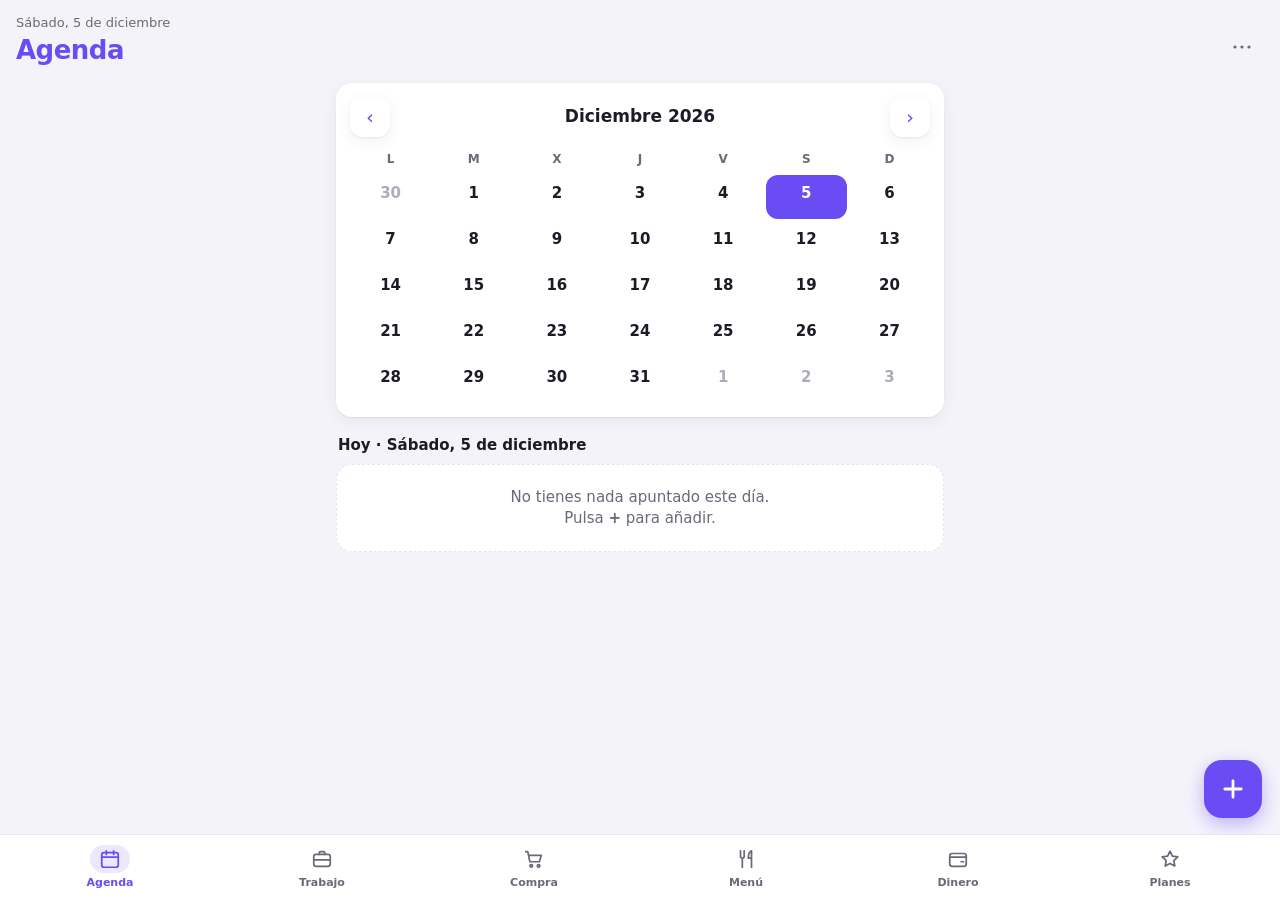
==== agenda/index.html @ b20736be "Add Mi Agenda: installable mobile planner app Personal agenda, work agenda, shopping list, weekly me" ====
<!doctype html>
<html lang="es">
<head>
<meta charset="utf-8">
<meta name="viewport" content="width=device-width, initial-scale=1, viewport-fit=cover">
<title>Mi Agenda</title>
<meta name="description" content="Agenda personal: citas, trabajo, lista de la compra, menú semanal, presupuesto y planes.">
<meta name="theme-color" content="#6a4cf5">
<link rel="manifest" href="manifest.webmanifest">
<link rel="icon" href="icons/icon.svg" type="image/svg+xml">
<link rel="apple-touch-icon" href="icons/icon-192.png">
<link rel="stylesheet" href="styles.css">
</head>
<body data-tab="agenda">
<header class="top">
  <div>
    <p class="hoy-txt" id="hoyTxt"></p>
    <h1 id="titulo">Agenda</h1>
  </div>
  <button class="icon-btn" id="btnOpciones" aria-label="Copia de seguridad">
    <svg viewBox="0 0 24 24"><circle cx="5" cy="12" r="1.6"/><circle cx="12" cy="12" r="1.6"/><circle cx="19" cy="12" r="1.6"/></svg>
  </button>
</header>

<main id="vista" aria-live="polite"></main>

<button id="fab" aria-label="Añadir">
  <svg viewBox="0 0 24 24"><path d="M12 5v14M5 12h14"/></svg>
</button>

<nav class="tabs" aria-label="Secciones">
  <button data-tab="agenda"><svg viewBox="0 0 24 24"><rect x="3" y="5" width="18" height="16" rx="2.5"/><path d="M3 10h18M8 3v4M16 3v4"/></svg><span>Agenda</span></button>
  <button data-tab="trabajo"><svg viewBox="0 0 24 24"><rect x="3" y="7" width="18" height="13" rx="2.5"/><path d="M9 7V5.5A1.5 1.5 0 0 1 10.5 4h3A1.5 1.5 0 0 1 15 5.5V7M3 13h18"/></svg><span>Trabajo</span></button>
  <button data-tab="compra"><svg viewBox="0 0 24 24"><path d="M3 4h2.2l2.3 11h10.3L20 8H6.3"/><circle cx="9" cy="19.5" r="1.4"/><circle cx="17" cy="19.5" r="1.4"/></svg><span>Compra</span></button>
  <button data-tab="menu"><svg viewBox="0 0 24 24"><path d="M6 3v6a2 2 0 0 0 4 0V3M8 11v10M18 21V3c-2 1-3.5 4-3.5 8H18"/></svg><span>Menú</span></button>
  <button data-tab="dinero"><svg viewBox="0 0 24 24"><rect x="3" y="6" width="18" height="14" rx="2.5"/><path d="M3 10h18M15.5 15h2.5"/></svg><span>Dinero</span></button>
  <button data-tab="planes"><svg viewBox="0 0 24 24"><path d="M12 3.5l2.6 5.3 5.9.9-4.3 4.1 1 5.8L12 16.8l-5.2 2.8 1-5.8-4.3-4.1 5.9-.9z"/></svg><span>Planes</span></button>
</nav>

<dialog id="hoja"></dialog>
<div id="toast" role="status"></div>

<script src="app.js"></script>
</body>
</html>
---- agenda/styles.css ----
:root {
  --bg: #f5f3fa;
  --card: #ffffff;
  --tx: #1d1b26;
  --tx2: #6b6878;
  --line: #e7e3f0;
  --danger: #d63c4f;
  --c-agenda: #6a4cf5;
  --c-trabajo: #2f6fe0;
  --c-compra: #1c9563;
  --c-menu: #dc6a26;
  --c-dinero: #0e8a8a;
  --c-planes: #d23f7c;
  --acc: var(--c-agenda);
  --acc-soft: color-mix(in srgb, var(--acc) 13%, var(--card));
  --on-acc: #fff;
  --shadow: 0 1px 2px rgb(20 10 50 / .06), 0 4px 16px rgb(20 10 50 / .06);
  --r: 16px;
  color-scheme: light;
}
@media (prefers-color-scheme: dark) {
  :root:not([data-theme="light"]) {
    --bg: #121118; --card: #1d1b25; --tx: #eeecf5; --tx2: #a29fb2; --line: #2d2a38;
    --danger: #ff6b7d;
    --c-agenda: #9b85ff; --c-trabajo: #6aa1ff; --c-compra: #4fcf95; --c-menu: #ff9a5c;
    --c-dinero: #4cc9c9; --c-planes: #ff7bb0;
    --on-acc: #14121b; --shadow: none;
    color-scheme: dark;
  }
}
:root[data-theme="dark"] {
  --bg: #121118; --card: #1d1b25; --tx: #eeecf5; --tx2: #a29fb2; --line: #2d2a38;
  --danger: #ff6b7d;
  --c-agenda: #9b85ff; --c-trabajo: #6aa1ff; --c-compra: #4fcf95; --c-menu: #ff9a5c;
  --c-dinero: #4cc9c9; --c-planes: #ff7bb0;
  --on-acc: #14121b; --shadow: none;
  color-scheme: dark;
}
body[data-tab="agenda"]  { --acc: var(--c-agenda); }
body[data-tab="trabajo"] { --acc: var(--c-trabajo); }
body[data-tab="compra"]  { --acc: var(--c-compra); }
body[data-tab="menu"]    { --acc: var(--c-menu); }
body[data-tab="dinero"]  { --acc: var(--c-dinero); }
body[data-tab="planes"]  { --acc: var(--c-planes); }

* { box-sizing: border-box; margin: 0; padding: 0; }
html { -webkit-text-size-adjust: 100%; }
body {
  font: 16px/1.4 system-ui, -apple-system, "Segoe UI", Roboto, sans-serif;
  background: var(--bg); color: var(--tx);
  min-height: 100dvh;
  -webkit-tap-highlight-color: transparent;
}
button, input, select, textarea { font: inherit; color: inherit; }
button { cursor: pointer; background: none; border: 0; }
svg { width: 24px; height: 24px; fill: none; stroke: currentColor; stroke-width: 1.9; stroke-linecap: round; stroke-linejoin: round; }

/* ---------- cabecera ---------- */
.top {
  position: sticky; top: 0; z-index: 5;
  display: flex; align-items: flex-end; justify-content: space-between;
  padding: calc(14px + env(safe-area-inset-top)) 16px 10px;
  background: color-mix(in srgb, var(--bg) 88%, transparent);
  backdrop-filter: blur(10px);
}
.hoy-txt { font-size: 13px; color: var(--tx2); }
h1 { font-size: 26px; font-weight: 750; letter-spacing: -.02em; color: var(--acc); }
.icon-btn { width: 44px; height: 44px; border-radius: 50%; display: grid; place-items: center; color: var(--tx2); }
.icon-btn svg { fill: currentColor; stroke: none; }

main { padding: 4px 16px calc(150px + env(safe-area-inset-bottom)); max-width: 640px; margin: 0 auto; }

/* ---------- barra inferior ---------- */
.tabs {
  position: fixed; inset: auto 0 0 0; z-index: 6;
  display: grid; grid-template-columns: repeat(6, 1fr);
  background: var(--card); border-top: 1px solid var(--line);
  padding: 6px 4px calc(6px + env(safe-area-inset-bottom));
}
.tabs button {
  display: flex; flex-direction: column; align-items: center; gap: 2px;
  font-size: 11px; font-weight: 600; color: var(--tx2); padding: 4px 0; border-radius: 12px;
}
.tabs button svg { width: 40px; height: 28px; padding: 3px 8px; border-radius: 14px; }
.tabs button[aria-current="page"] { color: var(--acc); }
.tabs button[aria-current="page"] svg { background: var(--acc-soft); }

#fab {
  position: fixed; z-index: 6; right: 18px; bottom: calc(82px + env(safe-area-inset-bottom));
  width: 58px; height: 58px; border-radius: 18px;
  background: var(--acc); color: var(--on-acc);
  display: grid; place-items: center;
  box-shadow: 0 6px 18px color-mix(in srgb, var(--acc) 40%, transparent);
}
#fab svg { width: 28px; height: 28px; stroke-width: 2.4; }
#fab[hidden] { display: none; }

/* ---------- piezas comunes ---------- */
.card { background: var(--card); border-radius: var(--r); box-shadow: var(--shadow); padding: 14px; margin-bottom: 14px; }
.sub { font-size: 15px; font-weight: 700; margin: 18px 2px 8px; text-transform: none; }
.sub small { font-weight: 500; color: var(--tx2); }
.sub:first-letter { text-transform: uppercase; }
.vacio { color: var(--tx2); text-align: center; padding: 22px 12px; background: var(--card); border-radius: var(--r); border: 1.5px dashed var(--line); font-size: 15px; }
.nav-fila { display: flex; align-items: center; justify-content: space-between; gap: 8px; margin-bottom: 10px; }
.nav-fila .lbl { font-weight: 700; font-size: 17px; text-align: center; flex: 1; }
.flecha { width: 40px; height: 40px; border-radius: 12px; display: grid; place-items: center; background: var(--card); box-shadow: var(--shadow); font-size: 20px; color: var(--acc); }
.chip { font-size: 13px; font-weight: 600; padding: 6px 12px; border-radius: 99px; background: var(--acc-soft); color: var(--acc); }
.btn { padding: 11px 16px; border-radius: 12px; font-weight: 650; background: var(--acc-soft); color: var(--acc); }
.btn.prim { background: var(--acc); color: var(--on-acc); }
.btn.peligro { background: transparent; color: var(--danger); padding-inline: 6px; }
.btn.bloque { display: block; width: 100%; text-align: center; margin-top: 10px; }
.badge { display: inline-block; font-size: 11px; font-weight: 700; padding: 1px 7px; border-radius: 99px; background: color-mix(in srgb, var(--danger) 15%, transparent); color: var(--danger); vertical-align: 2px; margin-right: 4px; }

/* ---------- listas con casilla ---------- */
.lista { list-style: none; background: var(--card); border-radius: var(--r); box-shadow: var(--shadow); overflow: hidden; }
.item { display: flex; gap: 12px; align-items: flex-start; padding: 12px 14px; border-top: 1px solid var(--line); }
.item:first-child { border-top: 0; }
.chk {
  flex: none; width: 26px; height: 26px; margin-top: 1px; border-radius: 50%;
  border: 2px solid color-mix(in srgb, var(--acc) 60%, var(--line)); display: grid; place-items: center;
}
.chk::after { content: ""; width: 10px; height: 6px; border: solid var(--on-acc); border-width: 0 0 2.5px 2.5px; transform: rotate(-45deg) translate(1px, -1px); opacity: 0; }
.hecho .chk { background: var(--acc); border-color: var(--acc); }
.hecho .chk::after { opacity: 1; }
.hecho .t { text-decoration: line-through; color: var(--tx2); }
.cuerpo { flex: 1; min-width: 0; cursor: pointer; }
.t { font-weight: 600; overflow-wrap: anywhere; }
.meta { font-size: 13.5px; color: var(--tx2); margin-top: 1px; }
.nota { font-size: 14px; color: var(--tx2); margin-top: 4px; white-space: pre-wrap; overflow-wrap: anywhere; }
.der { flex: none; font-weight: 700; text-align: right; }
.hora-col { flex: none; width: 48px; font-weight: 700; color: var(--acc); font-size: 15px; padding-top: 2px; }
.hora-col small { display: block; font-weight: 500; color: var(--tx2); font-size: 12px; }

/* ---------- calendario ---------- */
.cal { display: grid; grid-template-columns: repeat(7, 1fr); gap: 2px; text-align: center; }
.dsem { font-size: 12px; font-weight: 700; color: var(--tx2); padding: 4px 0 6px; }
.dia { position: relative; height: 44px; border-radius: 12px; font-size: 15px; font-weight: 550; display: flex; flex-direction: column; align-items: center; justify-content: center; }
.dia.fuera { color: color-mix(in srgb, var(--tx2) 55%, transparent); }
.dia.hoy { color: var(--acc); font-weight: 800; box-shadow: inset 0 0 0 1.5px var(--acc); }
.dia.sel { background: var(--acc); color: var(--on-acc); box-shadow: none; }
.pts { display: flex; gap: 2px; height: 5px; margin-top: 2px; }
.pts i { width: 5px; height: 5px; border-radius: 50%; background: var(--acc); }
.dia.sel .pts i { background: var(--on-acc); }

/* ---------- compra ---------- */
.rapido { display: grid; grid-template-columns: 1fr auto; gap: 8px; margin-bottom: 6px; }
.rapido input, .rapido select { padding: 12px 14px; border-radius: 12px; border: 1.5px solid var(--line); background: var(--card); min-width: 0; }
.rapido select { grid-column: 1; font-size: 14px; padding: 9px 12px; color: var(--tx2); }
.rapido .btn { grid-row: 1 / span 2; grid-column: 2; }
.rapido input:focus, .rapido select:focus { outline: none; border-color: var(--acc); }
.grupo { font-size: 13px; font-weight: 700; color: var(--acc); text-transform: uppercase; letter-spacing: .04em; margin: 16px 4px 6px; }

/* ---------- menú ---------- */
.menu-dia { background: var(--card); border-radius: var(--r); box-shadow: var(--shadow); padding: 12px 14px; margin-bottom: 10px; cursor: pointer; border: 2px solid transparent; }
.menu-dia.hoy { border-color: var(--acc); }
.menu-dia header { display: flex; justify-content: space-between; align-items: baseline; font-weight: 700; margin-bottom: 6px; }
.menu-dia header small { font-weight: 600; color: var(--acc); text-transform: none; }
.comidas { display: grid; grid-template-columns: 1fr 1fr; gap: 10px; }
.comidas small { display: block; font-size: 12px; font-weight: 700; color: var(--tx2); text-transform: uppercase; letter-spacing: .04em; }
.comidas p { font-size: 15px; overflow-wrap: anywhere; white-space: pre-wrap; }
.comidas p.nada { color: color-mix(in srgb, var(--tx2) 60%, transparent); }
.ingr { font-size: 13px; color: var(--tx2); margin-top: 6px; }

/* ---------- dinero ---------- */
.resumen .cifra { font-size: 30px; font-weight: 800; letter-spacing: -.02em; }
.resumen .cifra.mal { color: var(--danger); }
.resumen .lbl { font-size: 14px; color: var(--tx2); }
.barra { height: 10px; border-radius: 99px; background: var(--line); overflow: hidden; margin: 12px 0 8px; }
.barra i { display: block; height: 100%; border-radius: 99px; background: var(--acc); }
.barra.mal i { background: var(--danger); }
.fila3 { display: grid; grid-template-columns: repeat(3, 1fr); gap: 8px; margin-top: 12px; text-align: center; }
.fila3 div { background: var(--acc-soft); border-radius: 12px; padding: 8px 4px; }
.fila3 b { display: block; font-size: 15px; }
.fila3 span { font-size: 12px; color: var(--tx2); }
.cat { display: grid; grid-template-columns: 1fr auto; gap: 2px 10px; font-size: 14px; margin-top: 10px; }
.cat .barra { grid-column: 1 / -1; margin: 0; height: 7px; }
.pos { color: var(--c-compra); }

/* ---------- formulario (hoja inferior) ---------- */
dialog#hoja {
  margin: auto auto 0; width: 100%; max-width: 560px; max-height: 92dvh;
  border: 0; border-radius: 22px 22px 0 0; background: var(--card); color: var(--tx);
  padding: 0; overflow: auto;
}
dialog#hoja::backdrop { background: rgb(10 8 20 / .45); }
.form { padding: 10px 18px calc(18px + env(safe-area-inset-bottom)); }
.asa { width: 40px; height: 5px; border-radius: 9px; background: var(--line); margin: 0 auto 12px; }
.form h2 { font-size: 20px; margin-bottom: 12px; }
.form p { color: var(--tx2); font-size: 15px; margin-bottom: 14px; }
.campos { display: flex; flex-wrap: wrap; gap: 12px; }
.campo { flex: 1 1 100%; display: flex; flex-direction: column; gap: 4px; }
.campo.mitad { flex-basis: calc(50% - 6px); }
.campo > span { font-size: 13px; font-weight: 650; color: var(--tx2); }
.campo input, .campo select, .campo textarea {
  width: 100%; padding: 11px 12px; border-radius: 12px; border: 1.5px solid var(--line); background: var(--bg); min-height: 46px;
}
.campo textarea { resize: vertical; }
.campo :focus { outline: none; border-color: var(--acc); }
.campo .error { border-color: var(--danger); }
.seg { display: flex; gap: 6px; }
.seg label { flex: 1; }
.seg input { position: absolute; opacity: 0; pointer-events: none; }
.seg span { display: block; text-align: center; padding: 10px; border-radius: 12px; border: 1.5px solid var(--line); font-weight: 650; }
.seg input:checked + span { background: var(--acc); border-color: var(--acc); color: var(--on-acc); }
.botones { display: flex; align-items: center; gap: 8px; margin-top: 18px; }
.botones .sp { flex: 1; }
.opciones .btn { display: block; width: 100%; text-align: center; margin-top: 10px; }

#toast {
  position: fixed; left: 50%; bottom: calc(150px + env(safe-area-inset-bottom)); z-index: 20;
  transform: translate(-50%, 20px); opacity: 0; pointer-events: none;
  background: var(--tx); color: var(--bg); padding: 10px 16px; border-radius: 12px; font-size: 14px; font-weight: 600;
  transition: .2s; max-width: calc(100% - 32px);
}
#toast.ver { opacity: 1; transform: translate(-50%, 0); }
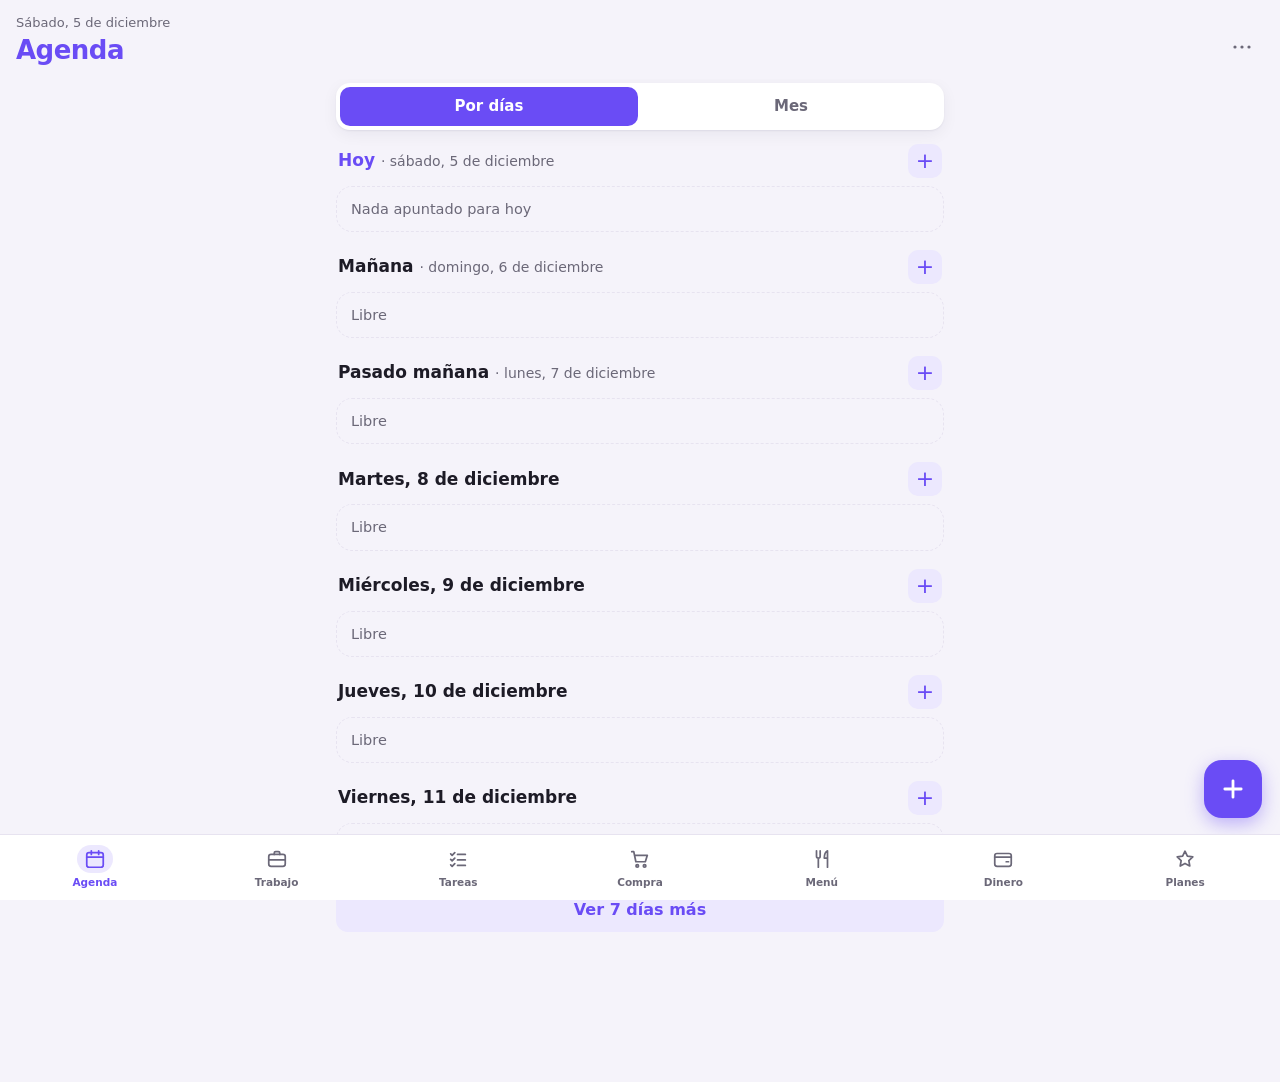
==== commit e49afade: "Agenda: add Tareas (undated to-do list) with stale-task alerts - New 'Tareas' tab: quick add, tick o" ====
--- a/agenda/index.html
+++ b/agenda/index.html
@@ -31,6 +31,7 @@
 <nav class="tabs" aria-label="Secciones">
   <button data-tab="agenda"><svg viewBox="0 0 24 24"><rect x="3" y="5" width="18" height="16" rx="2.5"/><path d="M3 10h18M8 3v4M16 3v4"/></svg><span>Agenda</span></button>
   <button data-tab="trabajo"><svg viewBox="0 0 24 24"><rect x="3" y="7" width="18" height="13" rx="2.5"/><path d="M9 7V5.5A1.5 1.5 0 0 1 10.5 4h3A1.5 1.5 0 0 1 15 5.5V7M3 13h18"/></svg><span>Trabajo</span></button>
+  <button data-tab="tareas"><svg viewBox="0 0 24 24"><path d="M4 6.5l1.6 1.6L8.5 5M4 12.5l1.6 1.6 2.9-3.1M4 18.5l1.6 1.6 2.9-3.1M11.5 7h8.5M11.5 13h8.5M11.5 19h8.5"/></svg><span>Tareas</span></button>
   <button data-tab="compra"><svg viewBox="0 0 24 24"><path d="M3 4h2.2l2.3 11h10.3L20 8H6.3"/><circle cx="9" cy="19.5" r="1.4"/><circle cx="17" cy="19.5" r="1.4"/></svg><span>Compra</span></button>
   <button data-tab="menu"><svg viewBox="0 0 24 24"><path d="M6 3v6a2 2 0 0 0 4 0V3M8 11v10M18 21V3c-2 1-3.5 4-3.5 8H18"/></svg><span>Menú</span></button>
   <button data-tab="dinero"><svg viewBox="0 0 24 24"><rect x="3" y="6" width="18" height="14" rx="2.5"/><path d="M3 10h18M15.5 15h2.5"/></svg><span>Dinero</span></button>
--- a/agenda/styles.css
+++ b/agenda/styles.css
@@ -11,6 +11,7 @@
   --c-menu: #dc6a26;
   --c-dinero: #0e8a8a;
   --c-planes: #d23f7c;
+  --c-tareas: #b8590f;
   --acc: var(--c-agenda);
   --acc-soft: color-mix(in srgb, var(--acc) 13%, var(--card));
   --on-acc: #fff;
@@ -23,7 +24,7 @@
     --bg: #121118; --card: #1d1b25; --tx: #eeecf5; --tx2: #a29fb2; --line: #2d2a38;
     --danger: #ff6b7d;
     --c-agenda: #9b85ff; --c-trabajo: #6aa1ff; --c-compra: #4fcf95; --c-menu: #ff9a5c;
-    --c-dinero: #4cc9c9; --c-planes: #ff7bb0;
+    --c-dinero: #4cc9c9; --c-planes: #ff7bb0; --c-tareas: #f0a050;
     --on-acc: #14121b; --shadow: none;
     color-scheme: dark;
   }
@@ -32,7 +33,7 @@
   --bg: #121118; --card: #1d1b25; --tx: #eeecf5; --tx2: #a29fb2; --line: #2d2a38;
   --danger: #ff6b7d;
   --c-agenda: #9b85ff; --c-trabajo: #6aa1ff; --c-compra: #4fcf95; --c-menu: #ff9a5c;
-  --c-dinero: #4cc9c9; --c-planes: #ff7bb0;
+  --c-dinero: #4cc9c9; --c-planes: #ff7bb0; --c-tareas: #f0a050;
   --on-acc: #14121b; --shadow: none;
   color-scheme: dark;
 }
@@ -42,6 +43,7 @@
 body[data-tab="menu"]    { --acc: var(--c-menu); }
 body[data-tab="dinero"]  { --acc: var(--c-dinero); }
 body[data-tab="planes"]  { --acc: var(--c-planes); }
+body[data-tab="tareas"]  { --acc: var(--c-tareas); }
 
 * { box-sizing: border-box; margin: 0; padding: 0; }
 html { -webkit-text-size-adjust: 100%; }
@@ -213,3 +215,52 @@
   transition: .2s; max-width: calc(100% - 32px);
 }
 #toast.ver { opacity: 1; transform: translate(-50%, 0); }
+
+/* ---------- pestañas (Por días / Mes, Lista / Precios) ---------- */
+.pestanas { display: grid; grid-auto-flow: column; grid-auto-columns: 1fr; gap: 4px; padding: 4px; margin-bottom: 14px; background: var(--card); border-radius: 14px; box-shadow: var(--shadow); }
+.pestanas button { padding: 9px 6px; border-radius: 10px; font-weight: 650; font-size: 15px; color: var(--tx2); }
+.pestanas button[aria-selected="true"] { background: var(--acc); color: var(--on-acc); }
+
+/* ---------- agenda por días ---------- */
+.bloque-dia { margin-bottom: 18px; }
+.cab-dia { display: flex; align-items: center; justify-content: space-between; gap: 8px; margin: 0 2px 8px; }
+.cab-dia h2 { font-size: 17px; font-weight: 750; }
+.cab-dia h2 small { font-size: 14px; font-weight: 500; color: var(--tx2); }
+.es-hoy .cab-dia h2 { color: var(--acc); }
+.mas-dia { flex: none; width: 34px; height: 34px; border-radius: 10px; background: var(--acc-soft); color: var(--acc); font-size: 22px; line-height: 1; }
+.libre { color: var(--tx2); font-size: 14.5px; padding: 12px 14px; border-radius: var(--r); border: 1.5px dashed var(--line); }
+
+/* ---------- comparador de precios ---------- */
+.tienda-total { display: grid; grid-template-columns: 1fr auto; gap: 0 10px; padding: 10px 0; border-top: 1px solid var(--line); align-items: center; }
+.tienda-total:first-of-type { margin-top: 8px; }
+.tienda-total small { grid-column: 1 / -1; color: var(--tx2); font-size: 12.5px; }
+.tienda-total.gana b { color: var(--acc); font-size: 18px; }
+.producto-precios .t { font-size: 17px; }
+.tiendas { list-style: none; margin-top: 8px; }
+.tiendas li { display: grid; grid-template-columns: 92px 1fr auto; gap: 8px; align-items: center; padding: 9px 8px; margin: 0 -8px; border-radius: 10px; cursor: pointer; }
+.tiendas li + li { border-top: 1px solid var(--line); }
+.tiendas .tn { font-weight: 600; font-size: 14.5px; }
+.tiendas .desc { font-size: 12.5px; color: var(--tx2); overflow: hidden; text-overflow: ellipsis; white-space: nowrap; min-width: 0; }
+.tiendas .nada { font-weight: 500; font-size: 13.5px; color: var(--acc); }
+.tiendas li.barato { background: var(--acc-soft); border-top-color: transparent; }
+.tiendas li.barato b { color: var(--acc); }
+.tiendas li.barato b::after { content: " ✓"; }
+.btn[disabled] { opacity: .6; }
+
+/* ---------- tareas ---------- */
+.rapido.una { grid-template-columns: 1fr auto; }
+.rapido.una .btn { grid-row: auto; grid-column: auto; }
+.ajuste-umbral { display: block; font-size: 14px; color: var(--tx2); margin: 4px 2px 14px; }
+.ajuste-umbral select { font-weight: 650; color: var(--acc); background: var(--acc-soft); border: 0; border-radius: 8px; padding: 4px 6px; margin: 0 2px; }
+.sub.alerta { color: var(--danger); }
+.item.atascada .meta { color: var(--danger); font-weight: 600; }
+.item.atascada { background: color-mix(in srgb, var(--danger) 6%, var(--card)); }
+.aviso-noti p { margin: 4px 0 0; }
+.tabs { grid-template-columns: repeat(7, 1fr); }
+.tabs button { position: relative; font-size: 10.5px; }
+.tabs button svg { width: 36px; padding: 3px 6px; }
+.tabs button[data-aviso]:not([data-aviso=""])::after {
+  content: attr(data-aviso); position: absolute; top: 0; left: 55%;
+  min-width: 17px; height: 17px; padding: 0 4px; border-radius: 9px;
+  background: var(--danger); color: #fff; font-size: 11px; font-weight: 700; line-height: 17px; text-align: center;
+}
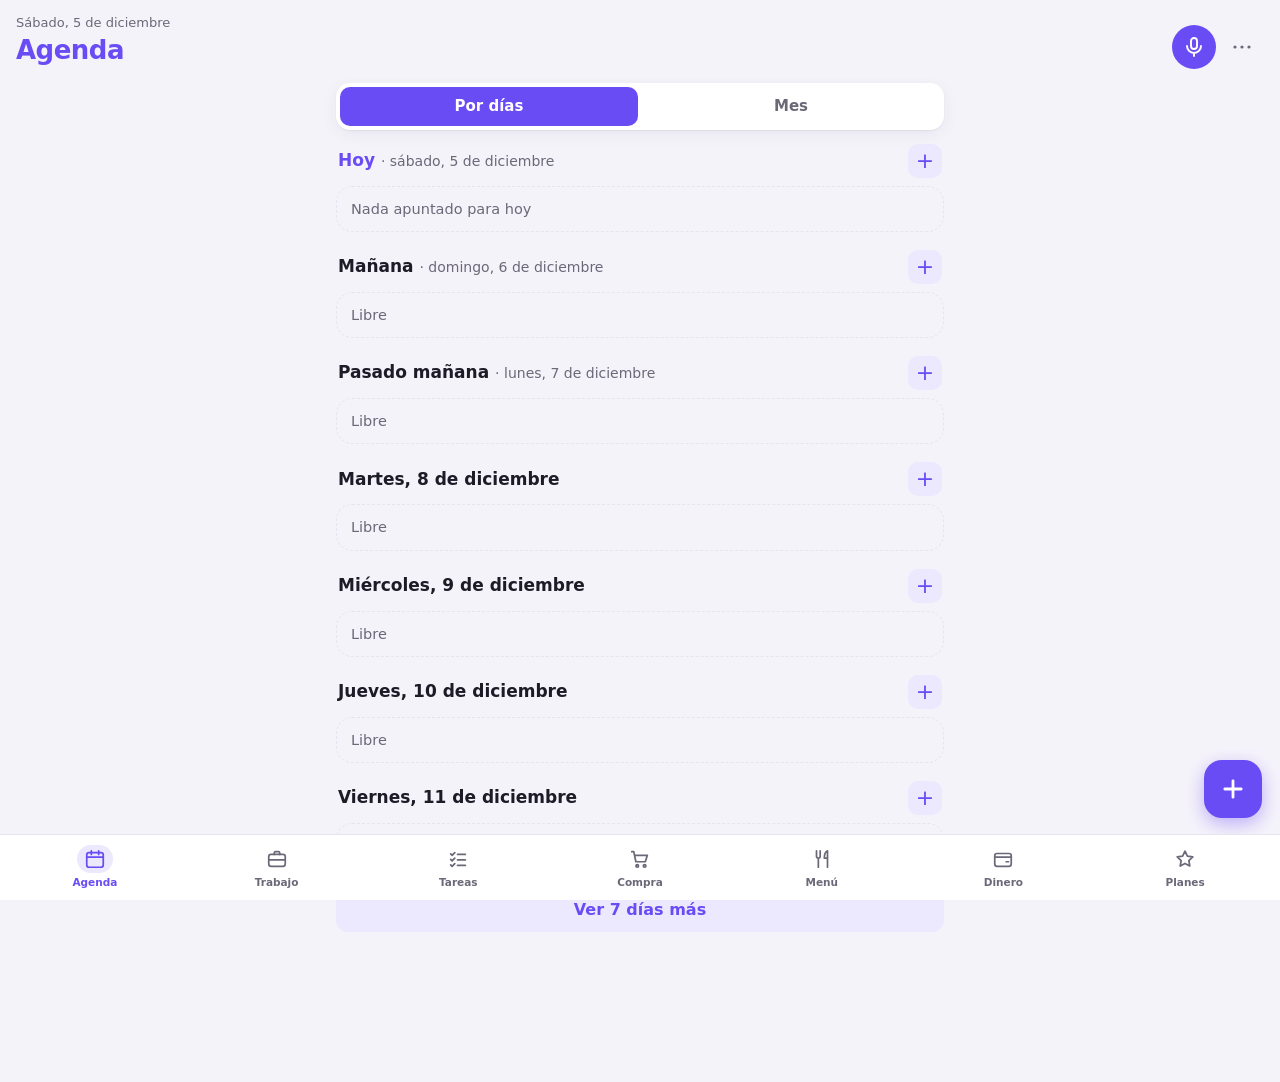
==== commit 038c6dec: "Agenda: add voice entry (dictate and file into agenda, work, shopping, tasks) - Microphone button in" ====
--- a/agenda/index.html
+++ b/agenda/index.html
@@ -17,9 +17,14 @@
     <p class="hoy-txt" id="hoyTxt"></p>
     <h1 id="titulo">Agenda</h1>
   </div>
+  <div class="acciones-top">
+  <button class="icon-btn voz-btn" id="btnVoz" aria-label="Apuntar hablando">
+    <svg viewBox="0 0 24 24"><rect x="9" y="3" width="6" height="11" rx="3"/><path d="M5 11a7 7 0 0 0 14 0M12 18v3"/></svg>
+  </button>
   <button class="icon-btn" id="btnOpciones" aria-label="Copia de seguridad">
     <svg viewBox="0 0 24 24"><circle cx="5" cy="12" r="1.6"/><circle cx="12" cy="12" r="1.6"/><circle cx="19" cy="12" r="1.6"/></svg>
   </button>
+  </div>
 </header>
 
 <main id="vista" aria-live="polite"></main>
@@ -41,6 +46,8 @@
 <dialog id="hoja"></dialog>
 <div id="toast" role="status"></div>
 
+<script src="alimentos.js"></script>
 <script src="app.js"></script>
+<script src="voz.js"></script>
 </body>
 </html>
--- a/agenda/styles.css
+++ b/agenda/styles.css
@@ -264,3 +264,56 @@
   min-width: 17px; height: 17px; padding: 0 4px; border-radius: 9px;
   background: var(--danger); color: #fff; font-size: 11px; font-weight: 700; line-height: 17px; text-align: center;
 }
+
+/* ---------- calorías ---------- */
+.comidas { grid-template-columns: 1fr 1fr; }
+.menu-dia header small.pasado { color: var(--danger); }
+.barra.fina { height: 6px; margin: 0 0 8px; }
+.macros3 { display: grid; grid-template-columns: repeat(3, 1fr); gap: 8px; margin-top: 12px; text-align: center; }
+.macros3 div { background: var(--acc-soft); border-radius: 12px; padding: 8px 4px; }
+.macros3 b { display: block; font-size: 18px; }
+.macros3 span { display: block; font-size: 13px; font-weight: 600; }
+.macros3 small { font-size: 12px; color: var(--tx2); }
+.card.aviso { border: 1.5px solid color-mix(in srgb, var(--danger) 45%, transparent); }
+.card.aviso p { margin-top: 6px; }
+.campo.macros { display: grid; grid-template-columns: repeat(4, 1fr); gap: 6px; margin-top: -6px; }
+.campo.macros label { display: flex; flex-direction: column; gap: 2px; }
+.campo.macros span { font-size: 11px; font-weight: 600; color: var(--tx2); }
+.campo.macros input { min-height: 38px; padding: 7px 8px; font-size: 15px; }
+.semana-k { display: grid; grid-template-columns: repeat(7, 1fr); gap: 4px; margin: 12px 0 8px; text-align: center; }
+.dia-k span { font-size: 12px; font-weight: 700; color: var(--tx2); }
+.dia-k.hoy span { color: var(--acc); }
+.dia-k .col { position: relative; height: 90px; margin: 4px auto; width: 70%; background: var(--line); border-radius: 6px; overflow: hidden; }
+.dia-k .col i { position: absolute; left: 0; right: 0; bottom: 0; background: var(--acc); border-radius: 6px 6px 0 0; }
+.dia-k .col i.mal { background: var(--danger); }
+.dia-k .col em { position: absolute; left: -2px; right: -2px; height: 2px; background: var(--tx); opacity: .55; }
+.dia-k small { font-size: 11px; color: var(--tx2); }
+.pesos { list-style: none; margin-top: 10px; }
+.pesos li { display: grid; grid-template-columns: 1fr auto 32px; align-items: center; padding: 7px 0; border-top: 1px solid var(--line); font-size: 15px; }
+.pesos .x { color: var(--tx2); font-size: 20px; }
+.calc-info { font-size: 14px; line-height: 1.5; background: var(--acc-soft); border-radius: 12px; padding: 10px 12px; margin: -4px 0 14px; }
+.calc-info.error { background: color-mix(in srgb, var(--danger) 10%, var(--card)); color: var(--danger); }
+.calc-info small { color: var(--tx2); }
+.calc-info .aviso-txt { color: var(--danger); }
+
+/* ---------- apuntar hablando ---------- */
+.acciones-top { display: flex; gap: 4px; align-items: center; }
+.voz-btn { background: var(--acc); color: var(--on-acc); }
+.voz-btn svg { fill: none; stroke: currentColor; }
+.form.voz .mic { display: grid; place-items: center; width: 84px; height: 84px; margin: 4px auto 6px; border-radius: 50%; background: var(--acc); color: var(--on-acc); box-shadow: 0 6px 18px color-mix(in srgb, var(--acc) 40%, transparent); }
+.form.voz .mic svg { width: 40px; height: 40px; }
+.form.voz .mic.grabando { background: var(--danger); animation: latido 1.2s ease-in-out infinite; }
+@keyframes latido { 50% { transform: scale(1.08); } }
+@media (prefers-reduced-motion: reduce) { .form.voz .mic.grabando { animation: none; } }
+.mic-estado { text-align: center; font-weight: 600; color: var(--tx) !important; }
+.form.voz textarea { width: 100%; padding: 11px 12px; border-radius: 12px; border: 1.5px solid var(--line); background: var(--bg); resize: vertical; }
+.form.voz textarea:focus { outline: none; border-color: var(--acc); }
+.voz-dicho { font-style: italic; font-size: 14px !important; background: var(--bg); border-radius: 10px; padding: 8px 10px; }
+.voz-lista { list-style: none; display: flex; flex-direction: column; gap: 10px; }
+.voz-item { background: var(--bg); border-radius: 14px; padding: 10px; display: flex; flex-direction: column; gap: 8px; }
+.voz-fila1 { display: flex; justify-content: space-between; align-items: center; }
+.voz-item select { font-weight: 650; border: 0; background: var(--acc-soft); color: var(--acc); border-radius: 10px; padding: 7px 10px; }
+.voz-item input { width: 100%; min-width: 0; padding: 9px 10px; border-radius: 10px; border: 1.5px solid var(--line); background: var(--card); }
+.voz-fila2 { display: grid; grid-template-columns: 1.4fr 1fr; gap: 8px; }
+.voz-fila2[hidden] { display: none; }
+.voz-item .x { width: 32px; height: 32px; font-size: 22px; color: var(--tx2); }
